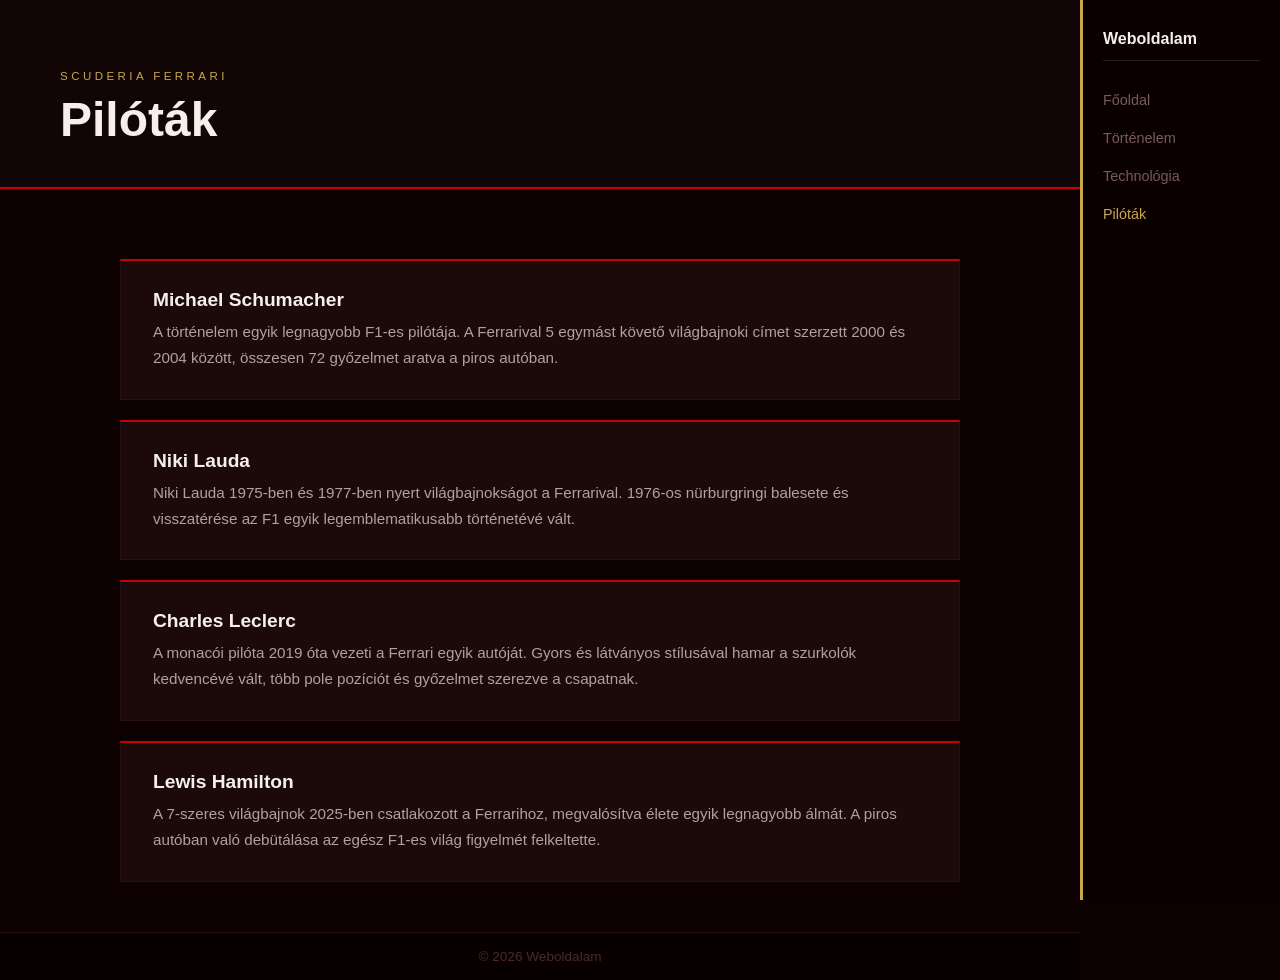
==== pilotak.html @ 65f98cae "változások" ====
<!DOCTYPE html>
<html lang="hu">
<head>
  <meta charset="UTF-8">
  <title>Ferrari pilóták</title>
  <link rel="stylesheet" href="style.css">
</head>
<body class="page-ferrari">

  <nav class="sidenav">
    <span class="site-title">Weboldalam</span>
    <a href="index.html">Főoldal</a>
    <a href="tortenelem.html">Történelem</a>
    <a href="technologia.html">Technológia</a>
    <a href="pilotak.html" class="active">Pilóták</a>
  </nav>

  <div class="page-header">
    <small>Scuderia Ferrari</small>
    <h1>Pilóták</h1>
  </div>

  <div class="container">

    <div class="card">
      <h3>Michael Schumacher</h3>
      <p>A történelem egyik legnagyobb F1-es pilótája. A Ferrarival 5 egymást követő világbajnoki címet szerzett 2000 és 2004 között, összesen 72 győzelmet aratva a piros autóban.</p>
    </div>

    <div class="card">
      <h3>Niki Lauda</h3>
      <p>Niki Lauda 1975-ben és 1977-ben nyert világbajnokságot a Ferrarival. 1976-os nürburgringi balesete és visszatérése az F1 egyik legemblematikusabb történetévé vált.</p>
    </div>

    <div class="card">
      <h3>Charles Leclerc</h3>
      <p>A monacói pilóta 2019 óta vezeti a Ferrari egyik autóját. Gyors és látványos stílusával hamar a szurkolók kedvencévé vált, több pole pozíciót és győzelmet szerezve a csapatnak.</p>
    </div>

    <div class="card">
      <h3>Lewis Hamilton</h3>
      <p>A 7-szeres világbajnok 2025-ben csatlakozott a Ferrarihoz, megvalósítva élete egyik legnagyobb álmát. A piros autóban való debütálása az egész F1-es világ figyelmét felkeltette.</p>
    </div>

  </div>

  <footer>© 2026 Weboldalam</footer>

</body>
</html>
---- style.css ----
* {
  margin: 0;
  padding: 0;
  box-sizing: border-box;
  font-family: 'Segoe UI', sans-serif;
}

body {
  min-height: 100vh;
  display: flex;
  flex-direction: column;
  margin-right: 200px;
}

header { display: none; }

/* --- SIDENAV --- */
.sidenav {
  position: fixed;
  top: 0;
  right: 0;
  width: 200px;
  height: 100vh;
  display: flex;
  flex-direction: column;
  padding: 30px 20px;
  gap: 8px;
}

.sidenav .site-title {
  font-weight: bold;
  font-size: 1rem;
  margin-bottom: 16px;
  padding-bottom: 12px;
}

.sidenav a {
  font-size: 0.9rem;
  text-decoration: none;
  padding: 7px 0;
}

.sidenav a:hover { text-decoration: underline; }


/* ================================
   F1 STÍLUS (főoldal)
================================ */

.page-f1 {
  background: #111;
  color: #fff;
}

.page-f1 .sidenav {
  background: #000;
  border-left: 3px solid #e10600;
}

.page-f1 .sidenav .site-title {
  color: #fff;
  border-bottom: 1px solid #333;
}

.page-f1 .sidenav a { color: #888; }
.page-f1 .sidenav a:hover  { color: #fff; }
.page-f1 .sidenav a.active { color: #e10600; }

.page-f1 .hero {
  height: 100vh;
  display: flex;
  flex-direction: column;
  justify-content: flex-end;
  padding: 60px;
  background: url('ferrari-f1.png') center/cover no-repeat;
  border-bottom: 4px solid #e10600;
  position: relative;
}

.page-f1 .hero::after {
  content: '';
  position: absolute;
  bottom: 0; left: 0; right: 0;
  height: 90%;
  background: linear-gradient(to top, rgba(0,0,0,0.9), transparent);
  pointer-events: none;
}

.page-f1 .hero > * {
  position: relative;
  z-index: 1;
}

.page-f1 .hero h1 {
  font-size: 5rem;
  font-weight: 900;
  text-transform: uppercase;
  line-height: 1;
  color: #fff;
}

.page-f1 .hero h1 span { color: #e10600; }

.page-f1 .hero p {
  color: #999;
  margin-top: 16px;
  font-size: 1rem;
}

.page-f1 .hero-stats {
  display: flex;
  gap: 40px;
  margin-top: 40px;
}

.page-f1 .hero-stats div span {
  display: block;
  font-size: 2.5rem;
  font-weight: 900;
  color: #fff;
}

.page-f1 .hero-stats div small {
  font-size: 0.75rem;
  text-transform: uppercase;
  letter-spacing: 0.1em;
  color: #555;
}

.page-f1 .container {
  max-width: 960px;
  margin: auto;
  padding: 50px 60px;
}

.page-f1 .container h2 {
  font-size: 2rem;
  font-weight: 900;
  text-transform: uppercase;
  margin-bottom: 20px;
}

.page-f1 .card {
  background: #1a1a1a;
  padding: 24px 28px;
  margin-top: 16px;
  border-left: 4px solid #e10600;
}

.page-f1 .card:hover { background: #222; }
.page-f1 .card h3 { color: #fff; margin-bottom: 8px; }
.page-f1 .card p  { color: #aaa; font-size: 0.95rem; }

.page-f1 footer {
  margin-top: auto;
  background: #000;
  text-align: center;
  padding: 16px;
  color: #444;
  font-size: 0.85rem;
  border-top: 1px solid #222;
}


/* ================================
   FERRARI STÍLUS (aloldalak)
================================ */

.page-ferrari {
  background: #0d0000;
  color: #f5f0eb;
}

.page-ferrari .sidenav {
  background: #0a0000;
  border-left: 3px solid #c9a84c;
}

.page-ferrari .sidenav .site-title {
  color: #f5f0eb;
  border-bottom: 1px solid #2e1a1a;
}

.page-ferrari .sidenav a { color: #7a5a5a; }
.page-ferrari .sidenav a:hover  { color: #e8c97a; }
.page-ferrari .sidenav a.active { color: #c9a84c; }

.page-ferrari .page-header {
  padding: 70px 60px 40px;
  background: #120505;
  border-bottom: 2px solid #cc0000;
}

.page-ferrari .page-header small {
  display: block;
  font-size: 0.72rem;
  letter-spacing: 0.3em;
  text-transform: uppercase;
  color: #c9a84c;
  margin-bottom: 10px;
}

.page-ferrari .page-header h1 {
  font-size: 3rem;
  font-weight: 700;
  color: #f5f0eb;
}

.page-ferrari .container {
  max-width: 960px;
  margin: auto;
  padding: 50px 60px;
}

.page-ferrari .card {
  background: #1c0a0a;
  padding: 28px 32px;
  margin-top: 20px;
  border-top: 2px solid #cc0000;
  border: 1px solid #2a1010;
  border-top: 2px solid #cc0000;
}

.page-ferrari .card:hover { border-color: #c9a84c; }
.page-ferrari .card h3 { color: #f5f0eb; margin-bottom: 8px; font-size: 1.2rem; }
.page-ferrari .card p  { color: #b0a0a0; font-size: 0.95rem; line-height: 1.7; }

.page-ferrari .card .contact-line {
  display: flex;
  gap: 12px;
  padding: 10px 0;
  border-bottom: 1px solid #2a1010;
  color: #c0b0b0;
}

.page-ferrari .card .contact-line:last-child { border-bottom: none; }

.page-ferrari .card .contact-label {
  font-size: 0.75rem;
  text-transform: uppercase;
  letter-spacing: 0.15em;
  color: #c9a84c;
  min-width: 70px;
}

.page-ferrari footer {
  margin-top: auto;
  background: #080000;
  text-align: center;
  padding: 16px;
  color: #4a2a2a;
  font-size: 0.85rem;
  border-top: 1px solid #2a1010;
}
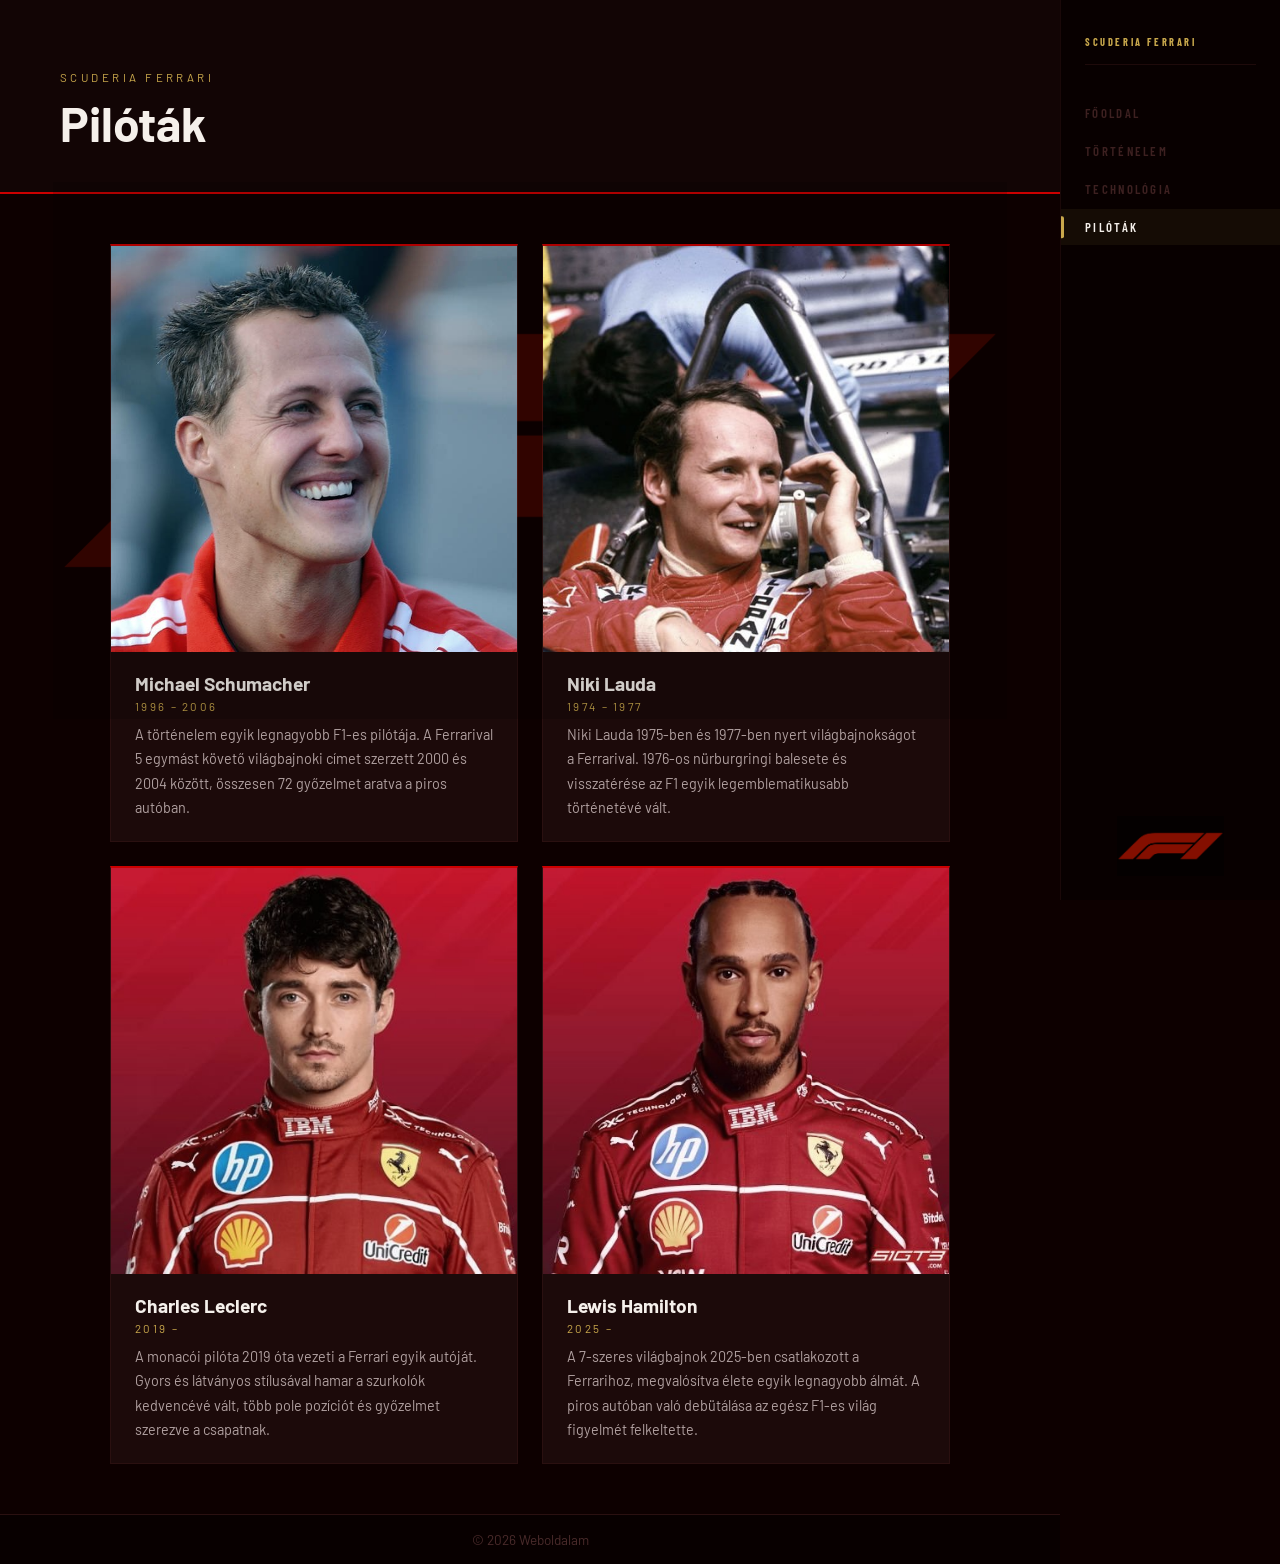
==== commit d6ed7816: "Változások2" ====
--- a/pilotak.html
+++ b/pilotak.html
@@ -1,50 +1,118 @@
-<!DOCTYPE html>
-<html lang="hu">
-<head>
-  <meta charset="UTF-8">
-  <title>Ferrari pilóták</title>
-  <link rel="stylesheet" href="style.css">
-</head>
-<body class="page-ferrari">
-
-  <nav class="sidenav">
-    <span class="site-title">Weboldalam</span>
-    <a href="index.html">Főoldal</a>
-    <a href="tortenelem.html">Történelem</a>
-    <a href="technologia.html">Technológia</a>
-    <a href="pilotak.html" class="active">Pilóták</a>
-  </nav>
-
-  <div class="page-header">
-    <small>Scuderia Ferrari</small>
-    <h1>Pilóták</h1>
-  </div>
-
-  <div class="container">
-
-    <div class="card">
-      <h3>Michael Schumacher</h3>
-      <p>A történelem egyik legnagyobb F1-es pilótája. A Ferrarival 5 egymást követő világbajnoki címet szerzett 2000 és 2004 között, összesen 72 győzelmet aratva a piros autóban.</p>
-    </div>
-
-    <div class="card">
-      <h3>Niki Lauda</h3>
-      <p>Niki Lauda 1975-ben és 1977-ben nyert világbajnokságot a Ferrarival. 1976-os nürburgringi balesete és visszatérése az F1 egyik legemblematikusabb történetévé vált.</p>
-    </div>
-
-    <div class="card">
-      <h3>Charles Leclerc</h3>
-      <p>A monacói pilóta 2019 óta vezeti a Ferrari egyik autóját. Gyors és látványos stílusával hamar a szurkolók kedvencévé vált, több pole pozíciót és győzelmet szerezve a csapatnak.</p>
-    </div>
-
-    <div class="card">
-      <h3>Lewis Hamilton</h3>
-      <p>A 7-szeres világbajnok 2025-ben csatlakozott a Ferrarihoz, megvalósítva élete egyik legnagyobb álmát. A piros autóban való debütálása az egész F1-es világ figyelmét felkeltette.</p>
-    </div>
-
-  </div>
-
-  <footer>© 2026 Weboldalam</footer>
-
-</body>
-</html>+<!DOCTYPE html>
+<html lang="hu">
+<head>
+  <meta charset="UTF-8">
+  <title>Ferrari pilóták</title>
+  <link rel="stylesheet" href="style.css">
+  <style>
+    .pilots-grid {
+      display: grid;
+      grid-template-columns: repeat(2, 1fr);
+      gap: 24px;
+      padding: 50px 60px;
+      max-width: 960px;
+      margin: auto;
+    }
+    .pilot-card {
+      background: #1c0a0a;
+      border: 1px solid #2a1010;
+      border-top: 2px solid #cc0000;
+      overflow: hidden;
+      transition: border-color 0.2s;
+    }
+    .pilot-card:hover { border-color: #c9a84c; }
+    .pilot-card img {
+      width: 100%;
+      aspect-ratio: 1 / 1;
+      object-fit: cover;
+      object-position: top center;
+      display: block;
+      filter: grayscale(20%);
+      transition: filter 0.3s;
+    }
+    .pilot-card:hover img { filter: grayscale(0%); }
+    .pilot-info { padding: 20px 24px; }
+    .pilot-info h3 { color: #f5f0eb; font-size: 1.2rem; margin-bottom: 4px; }
+    .pilot-info .pilot-years {
+      font-size: 0.72rem;
+      letter-spacing: 0.2em;
+      text-transform: uppercase;
+      color: #c9a84c;
+      margin-bottom: 10px;
+      display: block;
+    }
+    .pilot-info p { color: #b0a0a0; font-size: 0.9rem; line-height: 1.7; }
+  </style>
+</head>
+<body class="page-ferrari">
+
+  <nav class="sidenav">
+    <span class="site-title">Scuderia Ferrari</span>
+    <a href="index.html">Főoldal</a>
+    <a href="tortenelem.html">Történelem</a>
+    <a href="technologia.html">Technológia</a>
+    <a href="pilotak.html" class="active">Pilóták</a>
+  </nav>
+
+  <main class="page-content">
+  <div class="page-header">
+    <small>Scuderia Ferrari</small>
+    <h1>Pilóták</h1>
+  </div>
+
+  <div class="pilots-grid">
+
+    <div class="pilot-card">
+      <img src="schumacher.png" alt="Michael Schumacher">
+      <div class="pilot-info">
+        <h3>Michael Schumacher</h3>
+        <span class="pilot-years">1996 – 2006</span>
+        <p>A történelem egyik legnagyobb F1-es pilótája. A Ferrarival 5 egymást követő világbajnoki címet szerzett 2000 és 2004 között, összesen 72 győzelmet aratva a piros autóban.</p>
+      </div>
+    </div>
+
+    <div class="pilot-card">
+      <img src="lauda.png" alt="Niki Lauda">
+      <div class="pilot-info">
+        <h3>Niki Lauda</h3>
+        <span class="pilot-years">1974 – 1977</span>
+        <p>Niki Lauda 1975-ben és 1977-ben nyert világbajnokságot a Ferrarival. 1976-os nürburgringi balesete és visszatérése az F1 egyik legemblematikusabb történetévé vált.</p>
+      </div>
+    </div>
+
+    <div class="pilot-card">
+      <img src="leclerc.png" alt="Charles Leclerc">
+      <div class="pilot-info">
+        <h3>Charles Leclerc</h3>
+        <span class="pilot-years">2019 –</span>
+        <p>A monacói pilóta 2019 óta vezeti a Ferrari egyik autóját. Gyors és látványos stílusával hamar a szurkolók kedvencévé vált, több pole pozíciót és győzelmet szerezve a csapatnak.</p>
+      </div>
+    </div>
+
+    <div class="pilot-card">
+      <img src="hamilton.png" alt="Lewis Hamilton">
+      <div class="pilot-info">
+        <h3>Lewis Hamilton</h3>
+        <span class="pilot-years">2025 –</span>
+        <p>A 7-szeres világbajnok 2025-ben csatlakozott a Ferrarihoz, megvalósítva élete egyik legnagyobb álmát. A piros autóban való debütálása az egész F1-es világ figyelmét felkeltette.</p>
+      </div>
+    </div>
+
+  </div>
+
+  <footer>© 2026 Weboldalam</footer>
+  </main>
+
+<script>
+  document.querySelectorAll(".sidenav a").forEach(a => {
+    a.addEventListener("click", function(e) {
+      const href = this.getAttribute("href");
+      if (!href || href.startsWith("#")) return;
+      e.preventDefault();
+      document.querySelector(".page-content").classList.add("fade-out");
+      setTimeout(() => { window.location.href = href; }, 250);
+    });
+  });
+</script>
+</body>
+</html>
--- a/style.css
+++ b/style.css
@@ -1,15 +1,23 @@
+@import url('https://fonts.googleapis.com/css2?family=Barlow+Condensed:wght@400;600;700&family=Barlow:wght@400;500&display=swap');
+
 * {
   margin: 0;
   padding: 0;
   box-sizing: border-box;
-  font-family: 'Segoe UI', sans-serif;
+  font-family: 'Barlow', 'Segoe UI', sans-serif;
+}
+
+@keyframes pageFadeIn {
+  from { opacity: 0; }
+  to   { opacity: 1; }
 }
 
 body {
   min-height: 100vh;
   display: flex;
   flex-direction: column;
-  margin-right: 200px;
+  margin-right: 220px;
+  animation: pageFadeIn 0.45s ease both;
 }
 
 header { display: none; }
@@ -19,28 +27,60 @@
   position: fixed;
   top: 0;
   right: 0;
-  width: 200px;
+  width: 220px;
   height: 100vh;
   display: flex;
   flex-direction: column;
-  padding: 30px 20px;
-  gap: 8px;
+  padding: 36px 0 30px;
+  gap: 2px;
 }
 
 .sidenav .site-title {
-  font-weight: bold;
-  font-size: 1rem;
-  margin-bottom: 16px;
-  padding-bottom: 12px;
+  font-family: 'Barlow Condensed', sans-serif;
+  font-weight: 700;
+  font-size: 0.65rem;
+  letter-spacing: 0.25em;
+  text-transform: uppercase;
+  margin: 0 24px 28px;
+  padding-bottom: 16px;
 }
 
 .sidenav a {
-  font-size: 0.9rem;
+  font-family: 'Barlow Condensed', sans-serif;
+  font-size: 0.8rem;
+  font-weight: 600;
+  letter-spacing: 0.18em;
+  text-transform: uppercase;
   text-decoration: none;
-  padding: 7px 0;
-}
-
-.sidenav a:hover { text-decoration: underline; }
+  padding: 10px 24px;
+  transition: all 0.18s ease;
+  position: relative;
+}
+
+.sidenav a::before {
+  content: '';
+  position: absolute;
+  left: 0;
+  top: 50%;
+  transform: translateY(-50%) scaleY(0);
+  width: 3px;
+  height: 60%;
+  border-radius: 0 2px 2px 0;
+  transition: transform 0.18s ease;
+}
+
+.sidenav::after {
+  content: '';
+  position: absolute;
+  bottom: 24px;
+  left: 50%;
+  transform: translateX(-50%);
+  width: 160px;
+  height: 60px;
+  background: url('f1-logo.png') center/contain no-repeat;
+  opacity: 0.5;
+  pointer-events: none;
+}
 
 
 /* ================================
@@ -53,18 +93,41 @@
 }
 
 .page-f1 .sidenav {
-  background: #000;
-  border-left: 3px solid #e10600;
+  background: #080808;
+  border-left: 1px solid #1a1a1a;
 }
 
 .page-f1 .sidenav .site-title {
+  color: #e10600;
+  border-bottom: 1px solid #1e1e1e;
+}
+
+.page-f1 .sidenav a {
+  color: #4a4a4a;
+}
+
+.page-f1 .sidenav a::before {
+  background: #e10600;
+}
+
+.page-f1 .sidenav a:hover {
+  color: #cccccc;
+  background: rgba(255,255,255,0.03);
+}
+
+.page-f1 .sidenav a:hover::before {
+  transform: translateY(-50%) scaleY(1);
+}
+
+.page-f1 .sidenav a.active {
   color: #fff;
-  border-bottom: 1px solid #333;
-}
-
-.page-f1 .sidenav a { color: #888; }
-.page-f1 .sidenav a:hover  { color: #fff; }
-.page-f1 .sidenav a.active { color: #e10600; }
+  background: rgba(225, 6, 0, 0.08);
+}
+
+.page-f1 .sidenav a.active::before {
+  background: #e10600;
+  transform: translateY(-50%) scaleY(1);
+}
 
 .page-f1 .hero {
   height: 100vh;
@@ -171,19 +234,55 @@
   color: #f5f0eb;
 }
 
+.page-ferrari::before {
+  content: '';
+  position: fixed;
+  top: 0;
+  left: 0;
+  right: 220px;
+  bottom: 0;
+  background: url('f1-logo.png') center/90% no-repeat;
+  opacity: 0.15;
+  pointer-events: none;
+  z-index: 0;
+}
+
 .page-ferrari .sidenav {
-  background: #0a0000;
-  border-left: 3px solid #c9a84c;
+  background: #080000;
+  border-left: 1px solid #1a0808;
 }
 
 .page-ferrari .sidenav .site-title {
+  color: #c9a84c;
+  border-bottom: 1px solid #1e0a0a;
+}
+
+.page-ferrari .sidenav a {
+  color: #3d2020;
+}
+
+.page-ferrari .sidenav a::before {
+  background: #c9a84c;
+}
+
+.page-ferrari .sidenav a:hover {
+  color: #c9a84c;
+  background: rgba(201, 168, 76, 0.05);
+}
+
+.page-ferrari .sidenav a:hover::before {
+  transform: translateY(-50%) scaleY(1);
+}
+
+.page-ferrari .sidenav a.active {
   color: #f5f0eb;
-  border-bottom: 1px solid #2e1a1a;
-}
-
-.page-ferrari .sidenav a { color: #7a5a5a; }
-.page-ferrari .sidenav a:hover  { color: #e8c97a; }
-.page-ferrari .sidenav a.active { color: #c9a84c; }
+  background: rgba(201, 168, 76, 0.07);
+}
+
+.page-ferrari .sidenav a.active::before {
+  background: #c9a84c;
+  transform: translateY(-50%) scaleY(1);
+}
 
 .page-ferrari .page-header {
   padding: 70px 60px 40px;
@@ -252,3 +351,12 @@
   font-size: 0.85rem;
   border-top: 1px solid #2a1010;
 }
+
+/* --- PAGE TRANSITION FADE OUT --- */
+body.fade-out {
+  animation: pageFadeOut 0.3s ease forwards;
+}
+
+@keyframes pageFadeOut {
+  to { opacity: 0; }
+}
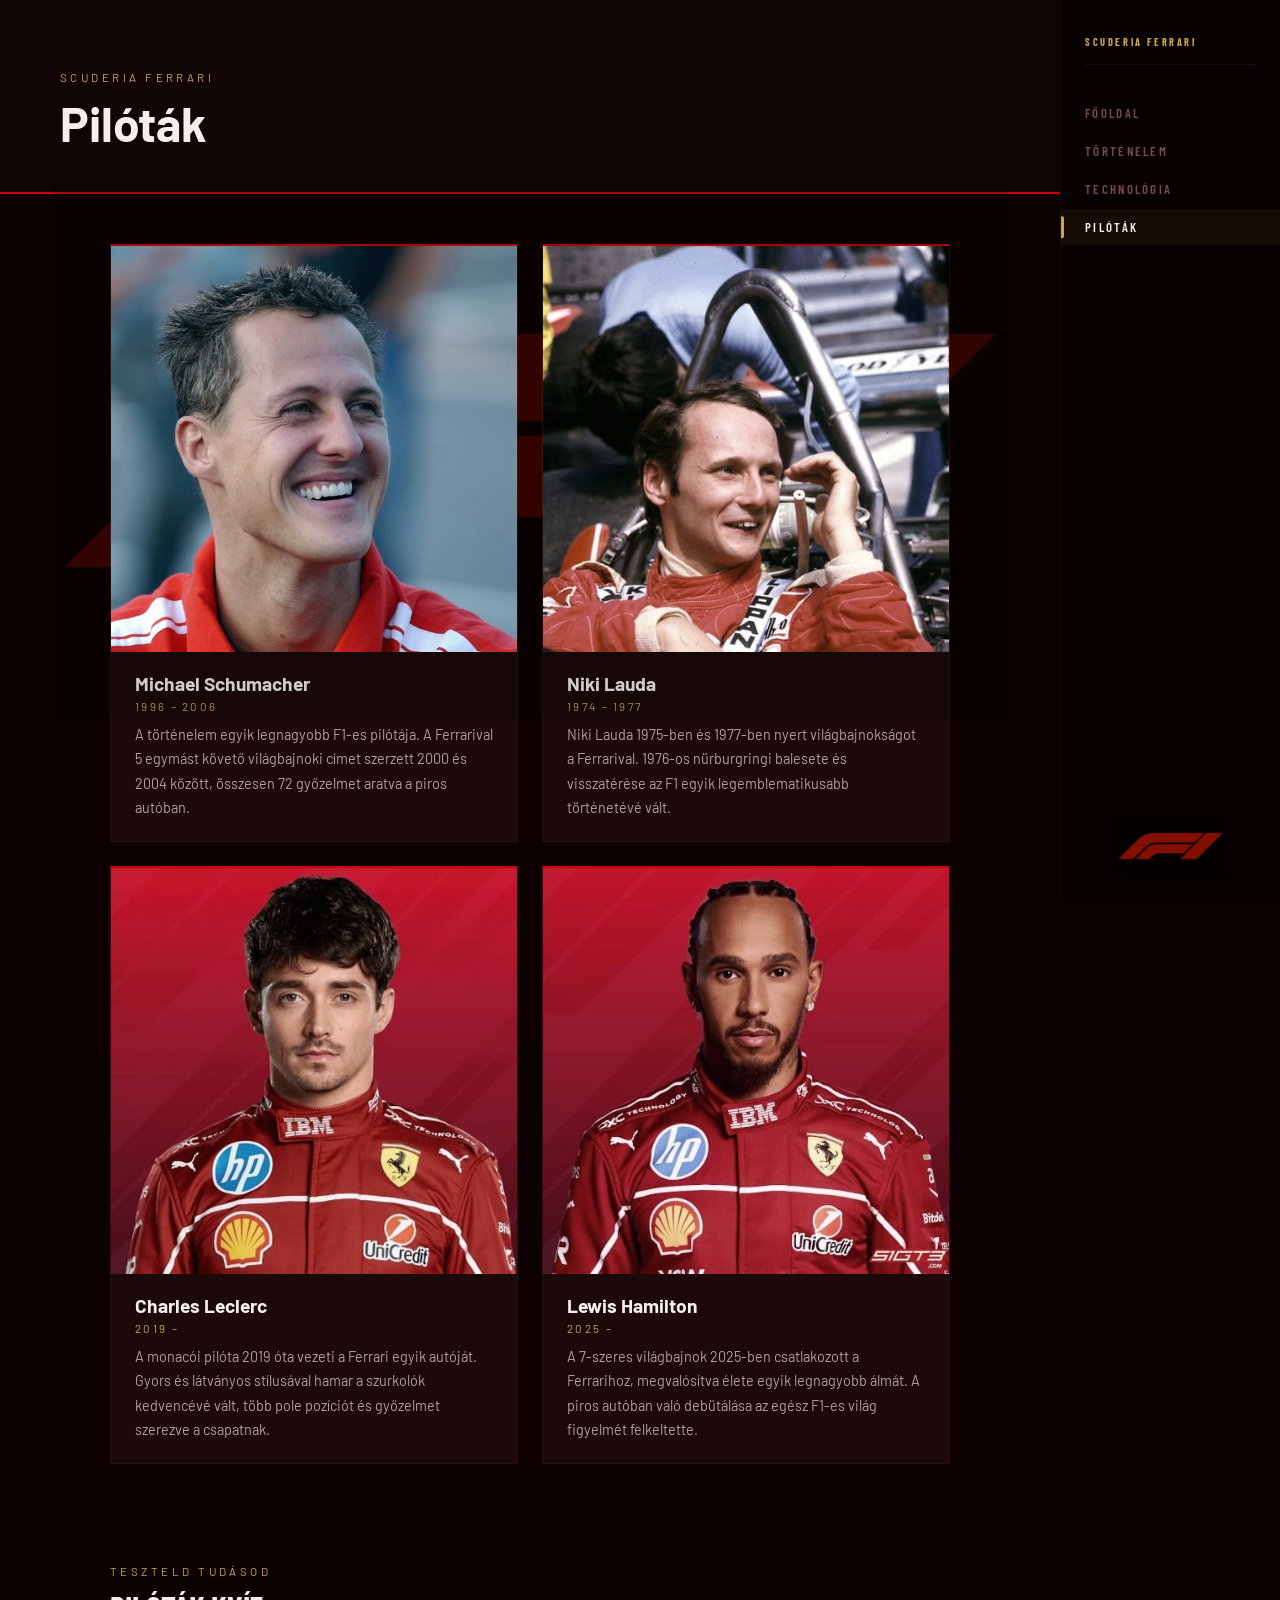
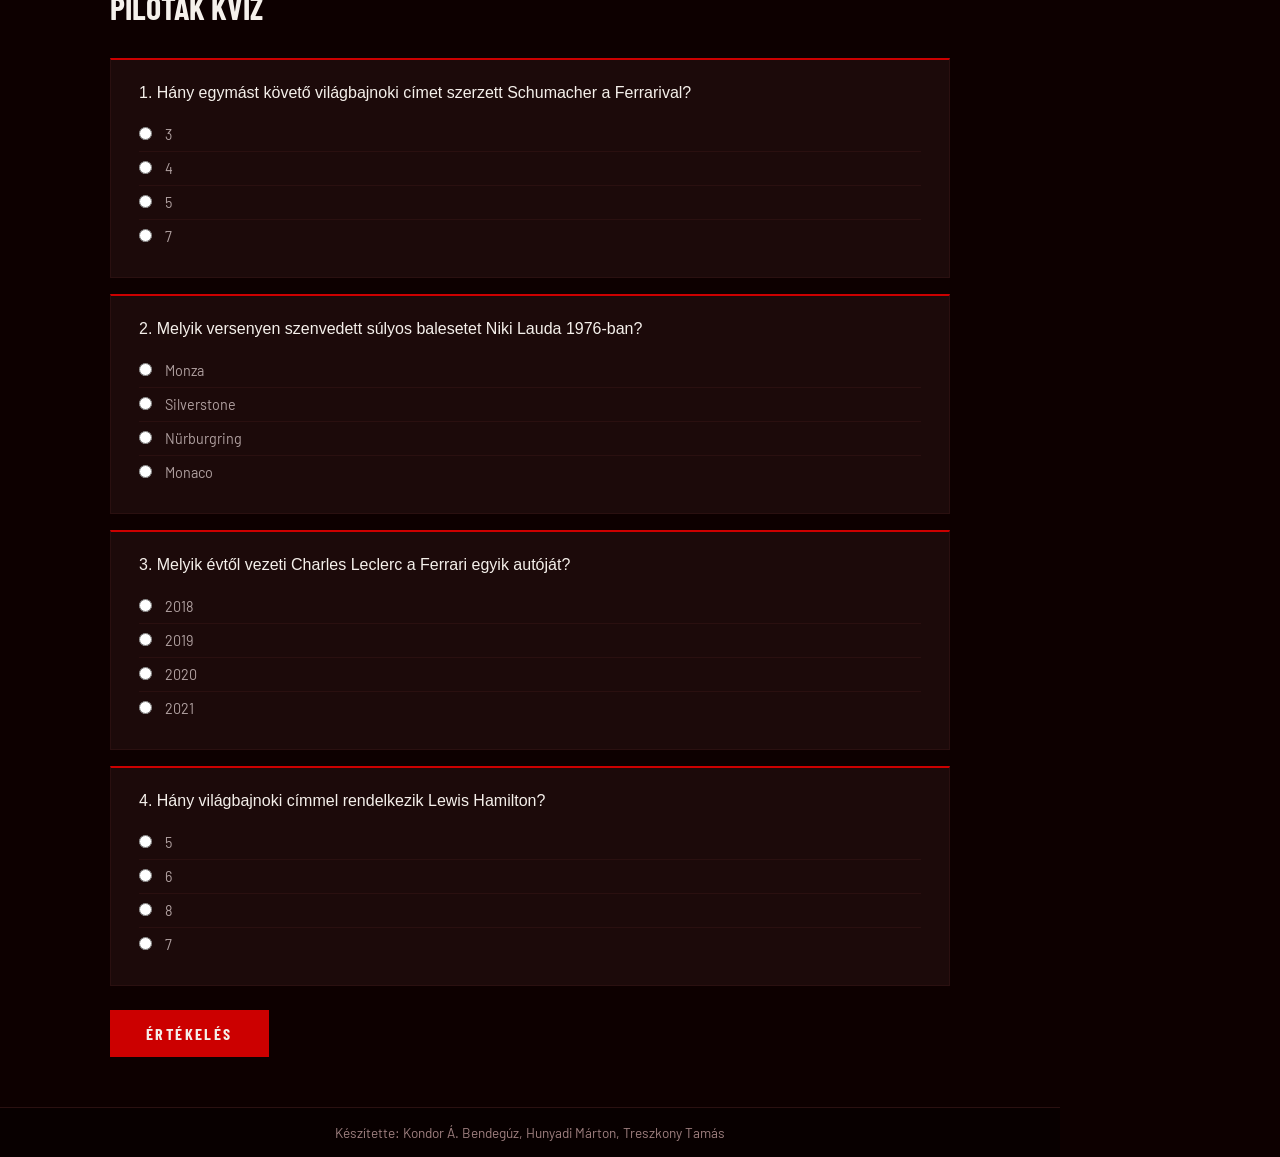
==== commit 2fa1126b: "Kérdőív, képek, tartalom kiegészítése" ====
--- a/pilotak.html
+++ b/pilotak.html
@@ -4,47 +4,8 @@
   <meta charset="UTF-8">
   <title>Ferrari pilóták</title>
   <link rel="stylesheet" href="style.css">
-  <style>
-    .pilots-grid {
-      display: grid;
-      grid-template-columns: repeat(2, 1fr);
-      gap: 24px;
-      padding: 50px 60px;
-      max-width: 960px;
-      margin: auto;
-    }
-    .pilot-card {
-      background: #1c0a0a;
-      border: 1px solid #2a1010;
-      border-top: 2px solid #cc0000;
-      overflow: hidden;
-      transition: border-color 0.2s;
-    }
-    .pilot-card:hover { border-color: #c9a84c; }
-    .pilot-card img {
-      width: 100%;
-      aspect-ratio: 1 / 1;
-      object-fit: cover;
-      object-position: top center;
-      display: block;
-      filter: grayscale(20%);
-      transition: filter 0.3s;
-    }
-    .pilot-card:hover img { filter: grayscale(0%); }
-    .pilot-info { padding: 20px 24px; }
-    .pilot-info h3 { color: #f5f0eb; font-size: 1.2rem; margin-bottom: 4px; }
-    .pilot-info .pilot-years {
-      font-size: 0.72rem;
-      letter-spacing: 0.2em;
-      text-transform: uppercase;
-      color: #c9a84c;
-      margin-bottom: 10px;
-      display: block;
-    }
-    .pilot-info p { color: #b0a0a0; font-size: 0.9rem; line-height: 1.7; }
-  </style>
 </head>
-<body class="page-ferrari">
+<body >
 
   <nav class="sidenav">
     <span class="site-title">Scuderia Ferrari</span>
@@ -58,12 +19,13 @@
   <div class="page-header">
     <small>Scuderia Ferrari</small>
     <h1>Pilóták</h1>
+    <h2></h2>
   </div>
 
   <div class="pilots-grid">
 
     <div class="pilot-card">
-      <img src="schumacher.png" alt="Michael Schumacher">
+      <img src="schumacher.png" alt="Michael Schumacher portréfotója." title="Michael Schumacher">
       <div class="pilot-info">
         <h3>Michael Schumacher</h3>
         <span class="pilot-years">1996 – 2006</span>
@@ -72,7 +34,7 @@
     </div>
 
     <div class="pilot-card">
-      <img src="lauda.png" alt="Niki Lauda">
+      <img src="lauda.png" alt="Niki Lauda portréfotója." title="Niki Lauda">
       <div class="pilot-info">
         <h3>Niki Lauda</h3>
         <span class="pilot-years">1974 – 1977</span>
@@ -81,7 +43,7 @@
     </div>
 
     <div class="pilot-card">
-      <img src="leclerc.png" alt="Charles Leclerc">
+      <img src="leclerc.png" alt="Charles Leclerc portréfotója." title="Charles Leclerc">
       <div class="pilot-info">
         <h3>Charles Leclerc</h3>
         <span class="pilot-years">2019 –</span>
@@ -90,7 +52,7 @@
     </div>
 
     <div class="pilot-card">
-      <img src="hamilton.png" alt="Lewis Hamilton">
+      <img src="hamilton.png" alt="Lewis Hamilton portréfotója." title="Lewis Hamilton">
       <div class="pilot-info">
         <h3>Lewis Hamilton</h3>
         <span class="pilot-years">2025 –</span>
@@ -100,10 +62,87 @@
 
   </div>
 
-  <footer>© 2026 Weboldalam</footer>
+  <div class="quiz">
+    <div class="quiz-inner">
+      <div class="quiz-header">
+        <small>Teszteld tudásod</small>
+        <h2>Pilóták kvíz</h2>
+      </div>
+
+      <div class="quiz-question">
+        <p>1. Hány egymást követő világbajnoki címet szerzett Schumacher a Ferrarival?</p>
+        <label><input type="radio" name="q1" value="a"> 3</label>
+        <label><input type="radio" name="q1" value="b"> 4</label>
+        <label><input type="radio" name="q1" value="c"> 5</label>
+        <label><input type="radio" name="q1" value="d"> 7</label>
+      </div>
+
+      <div class="quiz-question">
+        <p>2. Melyik versenyen szenvedett súlyos balesetet Niki Lauda 1976-ban?</p>
+        <label><input type="radio" name="q2" value="a"> Monza</label>
+        <label><input type="radio" name="q2" value="b"> Silverstone</label>
+        <label><input type="radio" name="q2" value="c"> Nürburgring</label>
+        <label><input type="radio" name="q2" value="d"> Monaco</label>
+      </div>
+
+      <div class="quiz-question">
+        <p>3. Melyik évtől vezeti Charles Leclerc a Ferrari egyik autóját?</p>
+        <label><input type="radio" name="q3" value="a"> 2018</label>
+        <label><input type="radio" name="q3" value="b"> 2019</label>
+        <label><input type="radio" name="q3" value="c"> 2020</label>
+        <label><input type="radio" name="q3" value="d"> 2021</label>
+      </div>
+
+      <div class="quiz-question">
+        <p>4. Hány világbajnoki címmel rendelkezik Lewis Hamilton?</p>
+        <label><input type="radio" name="q4" value="a"> 5</label>
+        <label><input type="radio" name="q4" value="b"> 6</label>
+        <label><input type="radio" name="q4" value="c"> 8</label>
+        <label><input type="radio" name="q4" value="d"> 7</label>
+      </div>
+
+      <button class="quiz-btn" onclick="ertekeles(['c','c','b','d'])">Értékelés</button>
+      <div class="quiz-result" id="quiz-result"></div>
+    </div>
+  </div>
+
+  <footer>Készítette: Kondor Á. Bendegúz, Hunyadi Márton, Treszkony Tamás</footer>
   </main>
 
 <script>
+  function ertekeles(helyes) {
+    var pontszam = 0;
+    var osszes = helyes.length;
+    var eredmenyek = [];
+
+    for (var i = 0; i < osszes; i++) {
+      var valasztott = document.querySelector('input[name="q' + (i+1) + '"]:checked');
+      if (valasztott && valasztott.value === helyes[i]) {
+        pontszam++;
+        eredmenyek.push('helyes');
+      } else {
+        eredmenyek.push('helytelen');
+      }
+    }
+
+    var kerdesek = document.querySelectorAll('.quiz-question');
+    for (var j = 0; j < kerdesek.length; j++) {
+      kerdesek[j].classList.remove('helyes', 'helytelen');
+      kerdesek[j].classList.add(eredmenyek[j]);
+    }
+
+    var szazalek = Math.round((pontszam / osszes) * 100);
+    var szoveg = '';
+    if (szazalek === 100) szoveg = 'Tökéletes! Igazi Ferrari-rajongó vagy!';
+    else if (szazalek >= 75) szoveg = 'Nagyszerű! Majdnem mindent tudtál.';
+    else if (szazalek >= 50) szoveg = 'Nem rossz! Érdemes még egyszer átolvasni.';
+    else szoveg = 'Próbáld újra! Olvasd el még egyszer a pilóták lapot.';
+
+    document.getElementById('quiz-result').innerHTML =
+      '<strong>' + pontszam + ' / ' + osszes + ' helyes válasz (' + szazalek + '%)</strong><br>' + szoveg;
+    document.getElementById('quiz-result').style.display = 'block';
+  }
+
   document.querySelectorAll(".sidenav a").forEach(a => {
     a.addEventListener("click", function(e) {
       const href = this.getAttribute("href");
--- a/style.css
+++ b/style.css
@@ -12,6 +12,10 @@
   to   { opacity: 1; }
 }
 
+@keyframes pageFadeOut {
+  to { opacity: 0; }
+}
+
 body {
   min-height: 100vh;
   display: flex;
@@ -20,9 +24,13 @@
   animation: pageFadeIn 0.45s ease both;
 }
 
-header { display: none; }
-
-/* --- SIDENAV --- */
+body.fade-out {
+  animation: pageFadeOut 0.3s ease forwards;
+}
+
+header {
+  display: none;
+}
 .sidenav {
   position: fixed;
   top: 0;
@@ -33,40 +41,8 @@
   flex-direction: column;
   padding: 36px 0 30px;
   gap: 2px;
-}
-
-.sidenav .site-title {
-  font-family: 'Barlow Condensed', sans-serif;
-  font-weight: 700;
-  font-size: 0.65rem;
-  letter-spacing: 0.25em;
-  text-transform: uppercase;
-  margin: 0 24px 28px;
-  padding-bottom: 16px;
-}
-
-.sidenav a {
-  font-family: 'Barlow Condensed', sans-serif;
-  font-size: 0.8rem;
-  font-weight: 600;
-  letter-spacing: 0.18em;
-  text-transform: uppercase;
-  text-decoration: none;
-  padding: 10px 24px;
-  transition: all 0.18s ease;
-  position: relative;
-}
-
-.sidenav a::before {
-  content: '';
-  position: absolute;
-  left: 0;
-  top: 50%;
-  transform: translateY(-50%) scaleY(0);
-  width: 3px;
-  height: 60%;
-  border-radius: 0 2px 2px 0;
-  transition: transform 0.18s ease;
+  background: #080000;
+  border-left: 1px solid #1a0808;
 }
 
 .sidenav::after {
@@ -82,159 +58,64 @@
   pointer-events: none;
 }
 
-
-/* ================================
-   F1 STÍLUS (főoldal)
-================================ */
-
-.page-f1 {
-  background: #111;
-  color: #fff;
-}
-
-.page-f1 .sidenav {
-  background: #080808;
-  border-left: 1px solid #1a1a1a;
-}
-
-.page-f1 .sidenav .site-title {
-  color: #e10600;
-  border-bottom: 1px solid #1e1e1e;
-}
-
-.page-f1 .sidenav a {
-  color: #4a4a4a;
-}
-
-.page-f1 .sidenav a::before {
-  background: #e10600;
-}
-
-.page-f1 .sidenav a:hover {
-  color: #cccccc;
-  background: rgba(255,255,255,0.03);
-}
-
-.page-f1 .sidenav a:hover::before {
-  transform: translateY(-50%) scaleY(1);
-}
-
-.page-f1 .sidenav a.active {
-  color: #fff;
-  background: rgba(225, 6, 0, 0.08);
-}
-
-.page-f1 .sidenav a.active::before {
-  background: #e10600;
-  transform: translateY(-50%) scaleY(1);
-}
-
-.page-f1 .hero {
-  height: 100vh;
-  display: flex;
-  flex-direction: column;
-  justify-content: flex-end;
-  padding: 60px;
-  background: url('ferrari-f1.png') center/cover no-repeat;
-  border-bottom: 4px solid #e10600;
+.sidenav .site-title {
+  font-family: 'Barlow Condensed', sans-serif;
+  font-weight: 700;
+  font-size: 0.65rem;
+  letter-spacing: 0.25em;
+  text-transform: uppercase;
+  color: #c9a84c;
+  margin: 0 24px 28px;
+  padding-bottom: 16px;
+  border-bottom: 1px solid #1e0a0a;
+}
+
+.sidenav a {
+  font-family: 'Barlow Condensed', sans-serif;
+  font-size: 0.8rem;
+  font-weight: 600;
+  letter-spacing: 0.18em;
+  text-transform: uppercase;
+  text-decoration: none;
+  padding: 10px 24px;
+  color: #7a4a4a;
+  transition: all 0.18s ease;
   position: relative;
 }
 
-.page-f1 .hero::after {
+.sidenav a::before {
   content: '';
   position: absolute;
-  bottom: 0; left: 0; right: 0;
-  height: 90%;
-  background: linear-gradient(to top, rgba(0,0,0,0.9), transparent);
-  pointer-events: none;
-}
-
-.page-f1 .hero > * {
-  position: relative;
-  z-index: 1;
-}
-
-.page-f1 .hero h1 {
-  font-size: 5rem;
-  font-weight: 900;
-  text-transform: uppercase;
-  line-height: 1;
-  color: #fff;
-}
-
-.page-f1 .hero h1 span { color: #e10600; }
-
-.page-f1 .hero p {
-  color: #999;
-  margin-top: 16px;
-  font-size: 1rem;
-}
-
-.page-f1 .hero-stats {
-  display: flex;
-  gap: 40px;
-  margin-top: 40px;
-}
-
-.page-f1 .hero-stats div span {
-  display: block;
-  font-size: 2.5rem;
-  font-weight: 900;
-  color: #fff;
-}
-
-.page-f1 .hero-stats div small {
-  font-size: 0.75rem;
-  text-transform: uppercase;
-  letter-spacing: 0.1em;
-  color: #555;
-}
-
-.page-f1 .container {
-  max-width: 960px;
-  margin: auto;
-  padding: 50px 60px;
-}
-
-.page-f1 .container h2 {
-  font-size: 2rem;
-  font-weight: 900;
-  text-transform: uppercase;
-  margin-bottom: 20px;
-}
-
-.page-f1 .card {
-  background: #1a1a1a;
-  padding: 24px 28px;
-  margin-top: 16px;
-  border-left: 4px solid #e10600;
-}
-
-.page-f1 .card:hover { background: #222; }
-.page-f1 .card h3 { color: #fff; margin-bottom: 8px; }
-.page-f1 .card p  { color: #aaa; font-size: 0.95rem; }
-
-.page-f1 footer {
-  margin-top: auto;
-  background: #000;
-  text-align: center;
-  padding: 16px;
-  color: #444;
-  font-size: 0.85rem;
-  border-top: 1px solid #222;
-}
-
-
-/* ================================
-   FERRARI STÍLUS (aloldalak)
-================================ */
-
-.page-ferrari {
+  left: 0;
+  top: 50%;
+  transform: translateY(-50%) scaleY(0);
+  width: 3px;
+  height: 60%;
+  background: #c9a84c;
+  border-radius: 0 2px 2px 0;
+  transition: transform 0.18s ease;
+}
+
+.sidenav a:hover {
+  color: #c9a84c;
+  background: rgba(201, 168, 76, 0.05);
+}
+
+.sidenav a:hover::before,
+.sidenav a.active::before {
+  transform: translateY(-50%) scaleY(1);
+}
+
+.sidenav a.active {
+  color: #f5f0eb;
+  background: rgba(201, 168, 76, 0.07);
+}
+body {
   background: #0d0000;
   color: #f5f0eb;
 }
 
-.page-ferrari::before {
+body::before {
   content: '';
   position: fixed;
   top: 0;
@@ -247,50 +128,13 @@
   z-index: 0;
 }
 
-.page-ferrari .sidenav {
-  background: #080000;
-  border-left: 1px solid #1a0808;
-}
-
-.page-ferrari .sidenav .site-title {
-  color: #c9a84c;
-  border-bottom: 1px solid #1e0a0a;
-}
-
-.page-ferrari .sidenav a {
-  color: #3d2020;
-}
-
-.page-ferrari .sidenav a::before {
-  background: #c9a84c;
-}
-
-.page-ferrari .sidenav a:hover {
-  color: #c9a84c;
-  background: rgba(201, 168, 76, 0.05);
-}
-
-.page-ferrari .sidenav a:hover::before {
-  transform: translateY(-50%) scaleY(1);
-}
-
-.page-ferrari .sidenav a.active {
-  color: #f5f0eb;
-  background: rgba(201, 168, 76, 0.07);
-}
-
-.page-ferrari .sidenav a.active::before {
-  background: #c9a84c;
-  transform: translateY(-50%) scaleY(1);
-}
-
-.page-ferrari .page-header {
+.page-header {
   padding: 70px 60px 40px;
   background: #120505;
   border-bottom: 2px solid #cc0000;
 }
 
-.page-ferrari .page-header small {
+.page-header small {
   display: block;
   font-size: 0.72rem;
   letter-spacing: 0.3em;
@@ -299,64 +143,585 @@
   margin-bottom: 10px;
 }
 
-.page-ferrari .page-header h1 {
+.page-header h1 {
   font-size: 3rem;
   font-weight: 700;
   color: #f5f0eb;
 }
 
-.page-ferrari .container {
-  max-width: 960px;
-  margin: auto;
-  padding: 50px 60px;
-}
-
-.page-ferrari .card {
-  background: #1c0a0a;
-  padding: 28px 32px;
-  margin-top: 20px;
-  border-top: 2px solid #cc0000;
-  border: 1px solid #2a1010;
-  border-top: 2px solid #cc0000;
-}
-
-.page-ferrari .card:hover { border-color: #c9a84c; }
-.page-ferrari .card h3 { color: #f5f0eb; margin-bottom: 8px; font-size: 1.2rem; }
-.page-ferrari .card p  { color: #b0a0a0; font-size: 0.95rem; line-height: 1.7; }
-
-.page-ferrari .card .contact-line {
-  display: flex;
-  gap: 12px;
-  padding: 10px 0;
-  border-bottom: 1px solid #2a1010;
-  color: #c0b0b0;
-}
-
-.page-ferrari .card .contact-line:last-child { border-bottom: none; }
-
-.page-ferrari .card .contact-label {
-  font-size: 0.75rem;
-  text-transform: uppercase;
-  letter-spacing: 0.15em;
-  color: #c9a84c;
-  min-width: 70px;
-}
-
-.page-ferrari footer {
+footer {
   margin-top: auto;
   background: #080000;
   text-align: center;
   padding: 16px;
-  color: #4a2a2a;
+  color: #a08080;
   font-size: 0.85rem;
   border-top: 1px solid #2a1010;
 }
-
-/* --- PAGE TRANSITION FADE OUT --- */
-body.fade-out {
-  animation: pageFadeOut 0.3s ease forwards;
-}
-
-@keyframes pageFadeOut {
-  to { opacity: 0; }
-}
+.hero-index {
+  height: 100vh;
+  display: flex;
+  flex-direction: column;
+  justify-content: flex-end;
+  padding: 60px;
+  background: url('ferrari-f1.png') center/cover no-repeat;
+  border-bottom: 2px solid #cc0000;
+  position: relative;
+}
+
+.hero-index::after {
+  content: '';
+  position: absolute;
+  top: 10%;
+  left: 0;
+  right: 0;
+  bottom: 0;
+  background: linear-gradient(to top, rgba(5,0,0,0.97), transparent);
+  pointer-events: none;
+}
+
+.hero-index > * {
+  position: relative;
+  z-index: 1;
+}
+
+.hero-index small {
+  display: block;
+  font-size: 0.68rem;
+  letter-spacing: 0.3em;
+  text-transform: uppercase;
+  color: #c9a84c;
+  margin-bottom: 12px;
+}
+
+.hero-title-img {
+  width: 420px;
+  max-width: 100%;
+}
+
+.hero-index p {
+  color: #a08080;
+  margin-top: 14px;
+  font-size: 0.9rem;
+  letter-spacing: 0.08em;
+}
+
+.hero-stats {
+  display: flex;
+  margin-top: 40px;
+  border-top: 1px solid #2a1010;
+  padding-top: 24px;
+}
+
+.hero-stats div {
+  padding-right: 32px;
+  margin-right: 32px;
+  border-right: 1px solid #2a1010;
+}
+
+.hero-stats div:last-child {
+  border-right: none;
+}
+
+.hero-stats div span {
+  display: block;
+  font-family: 'Barlow Condensed', sans-serif;
+  font-size: 2.2rem;
+  font-weight: 700;
+  color: #f5f0eb;
+  line-height: 1;
+}
+
+.hero-stats div small {
+  display: block;
+  font-size: 0.65rem;
+  text-transform: uppercase;
+  letter-spacing: 0.18em;
+  color: #8a6a6a;
+  margin-top: 4px;
+}
+
+.welcome {
+  max-width: 960px;
+  margin: auto;
+  padding: 50px 60px;
+}
+
+.welcome-label {
+  display: block;
+  font-size: 0.68rem;
+  letter-spacing: 0.25em;
+  text-transform: uppercase;
+  color: #c9a84c;
+  margin-bottom: 10px;
+}
+
+.welcome h2 {
+  font-family: 'Barlow Condensed', sans-serif;
+  font-size: 2rem;
+  font-weight: 700;
+  text-transform: uppercase;
+  color: #f5f0eb;
+  margin-bottom: 20px;
+}
+
+.welcome .card {
+  background: #1c0a0a;
+  padding: 28px 32px;
+  border: 1px solid #2a1010;
+  border-top: 2px solid #cc0000;
+  color: #b0a0a0;
+  font-size: 0.95rem;
+  line-height: 1.8;
+}
+
+.nav-cards {
+  display: grid;
+  grid-template-columns: repeat(3, 1fr);
+  gap: 16px;
+  margin-top: 16px;
+}
+
+.nav-card {
+  display: block;
+  background: #1c0a0a;
+  border: 1px solid #2a1010;
+  border-top: 2px solid #cc0000;
+  padding: 24px;
+  text-decoration: none;
+  transition: border-color 0.2s;
+}
+
+.nav-card:hover {
+  border-color: #c9a84c;
+}
+
+.nav-card span {
+  display: block;
+  font-size: 0.65rem;
+  letter-spacing: 0.2em;
+  text-transform: uppercase;
+  color: #c9a84c;
+  margin-bottom: 8px;
+}
+
+.nav-card h3 {
+  font-family: 'Barlow Condensed', sans-serif;
+  font-size: 1.1rem;
+  font-weight: 700;
+  text-transform: uppercase;
+  color: #f5f0eb;
+}
+
+.nav-card p {
+  color: #8a6a6a;
+  font-size: 0.8rem;
+  margin-top: 6px;
+}
+.pilots-grid {
+  display: grid;
+  grid-template-columns: repeat(2, 1fr);
+  gap: 24px;
+  padding: 50px 60px;
+  max-width: 960px;
+  margin: auto;
+}
+
+.pilot-card {
+  background: #1c0a0a;
+  border: 1px solid #2a1010;
+  border-top: 2px solid #cc0000;
+  overflow: hidden;
+  transition: border-color 0.2s;
+}
+
+.pilot-card:hover {
+  border-color: #c9a84c;
+}
+
+.pilot-card img {
+  width: 100%;
+  aspect-ratio: 1 / 1;
+  object-fit: cover;
+  object-position: top center;
+  display: block;
+  filter: grayscale(20%);
+  transition: filter 0.3s;
+}
+
+.pilot-card:hover img {
+  filter: grayscale(0%);
+}
+
+.pilot-info {
+  padding: 20px 24px;
+}
+
+.pilot-info h3 {
+  color: #f5f0eb;
+  font-size: 1.2rem;
+  margin-bottom: 4px;
+}
+
+.pilot-info .pilot-years {
+  display: block;
+  font-size: 0.72rem;
+  letter-spacing: 0.2em;
+  text-transform: uppercase;
+  color: #c9a84c;
+  margin-bottom: 10px;
+}
+
+.pilot-info p {
+  color: #b0a0a0;
+  font-size: 0.9rem;
+  line-height: 1.7;
+}
+.tech-grid {
+  max-width: 960px;
+  margin: auto;
+  padding: 50px 60px;
+  display: flex;
+  flex-direction: column;
+  gap: 32px;
+}
+
+.tech-card {
+  background: #1c0a0a;
+  border: 1px solid #2a1010;
+  border-top: 2px solid #cc0000;
+  overflow: hidden;
+  transition: border-color 0.2s;
+  display: grid;
+  grid-template-columns: 1fr 1fr;
+}
+
+.tech-card:nth-child(even) {
+  direction: rtl;
+}
+
+.tech-card:nth-child(even) .tech-text {
+  direction: ltr;
+}
+
+.tech-card:hover {
+  border-color: #c9a84c;
+}
+
+.tech-card img {
+  width: 100%;
+  height: 280px;
+  object-fit: cover;
+  display: block;
+  filter: grayscale(15%);
+  transition: filter 0.3s;
+}
+
+.tech-card:hover img {
+  filter: grayscale(0%);
+}
+
+.tech-text {
+  padding: 32px 36px;
+  display: flex;
+  flex-direction: column;
+  justify-content: center;
+  direction: ltr;
+}
+
+.tech-text .tech-label {
+  display: block;
+  font-size: 0.68rem;
+  letter-spacing: 0.25em;
+  text-transform: uppercase;
+  color: #c9a84c;
+  margin-bottom: 10px;
+}
+
+.tech-text h3 {
+  color: #f5f0eb;
+  font-size: 1.3rem;
+  margin-bottom: 14px;
+  line-height: 1.3;
+}
+
+.tech-text p {
+  color: #b0a0a0;
+  font-size: 0.9rem;
+  line-height: 1.8;
+}
+
+.tech-stat {
+  display: flex;
+  gap: 28px;
+  margin-top: 16px;
+  padding-top: 16px;
+  border-top: 1px solid #2a1010;
+}
+
+.tech-stat div span {
+  display: block;
+  font-family: 'Barlow Condensed', sans-serif;
+  font-size: 1.5rem;
+  font-weight: 700;
+  color: #e10600;
+}
+
+.tech-stat div small {
+  font-size: 0.68rem;
+  text-transform: uppercase;
+  letter-spacing: 0.15em;
+  color: #8a6a6a;
+}
+.quiz {
+  max-width: 960px;
+  margin: auto;
+  padding: 50px 60px;
+}
+
+.quiz-header {
+  margin-bottom: 32px;
+}
+
+.quiz-header small {
+  display: block;
+  font-size: 0.72rem;
+  letter-spacing: 0.3em;
+  text-transform: uppercase;
+  color: #c9a84c;
+  margin-bottom: 10px;
+}
+
+.quiz-header h2 {
+  font-family: 'Barlow Condensed', sans-serif;
+  font-size: 2rem;
+  font-weight: 700;
+  color: #f5f0eb;
+  text-transform: uppercase;
+}
+
+.quiz-question {
+  background: #1c0a0a;
+  border: 1px solid #2a1010;
+  border-top: 2px solid #cc0000;
+  padding: 24px 28px;
+  margin-bottom: 16px;
+  transition: border-color 0.2s;
+}
+
+.quiz-question.helyes {
+  border-color: #2a7a2a;
+  border-top-color: #2a7a2a;
+  background: #0a1c0a;
+}
+
+.quiz-question.helytelen {
+  border-color: #7a2a2a;
+  border-top-color: #cc0000;
+  background: #1c0808;
+}
+
+.quiz-question p {
+  color: #f5f0eb;
+  font-size: 1rem;
+  margin-bottom: 16px;
+  font-weight: 500;
+}
+
+.quiz-question label {
+  display: block;
+  color: #b0a0a0;
+  font-size: 0.9rem;
+  padding: 8px 0;
+  cursor: pointer;
+  border-bottom: 1px solid #2a1010;
+}
+
+.quiz-question label:last-of-type {
+  border-bottom: none;
+}
+
+.quiz-question label:hover {
+  color: #c9a84c;
+}
+
+.quiz-question input[type="radio"] {
+  margin-right: 10px;
+  accent-color: #cc0000;
+}
+
+.quiz-btn {
+  background: #cc0000;
+  color: #f5f0eb;
+  border: none;
+  padding: 14px 36px;
+  font-family: 'Barlow Condensed', sans-serif;
+  font-size: 1rem;
+  font-weight: 700;
+  letter-spacing: 0.15em;
+  text-transform: uppercase;
+  cursor: pointer;
+  margin-top: 8px;
+  transition: background 0.2s;
+}
+
+.quiz-btn:hover {
+  background: #aa0000;
+}
+
+.quiz-result {
+  display: none;
+  margin-top: 20px;
+  background: #1c0a0a;
+  border: 1px solid #2a1010;
+  border-left: 4px solid #c9a84c;
+  padding: 20px 24px;
+  color: #f5f0eb;
+  font-size: 1rem;
+  line-height: 1.7;
+}
+
+.timeline {
+  max-width: 960px;
+  margin: auto;
+  padding: 50px 60px;
+  display: flex;
+  flex-direction: column;
+}
+
+.timeline-item {
+  display: grid;
+  grid-template-columns: 120px 1fr;
+  position: relative;
+}
+
+.timeline-year {
+  display: flex;
+  flex-direction: column;
+  align-items: center;
+  padding-top: 8px;
+}
+
+.timeline-year span {
+  font-family: 'Barlow Condensed', sans-serif;
+  font-size: 1.6rem;
+  font-weight: 700;
+  color: #e10600;
+  line-height: 1;
+}
+
+.timeline-year small {
+  font-size: 0.6rem;
+  letter-spacing: 0.2em;
+  text-transform: uppercase;
+  color: #8a6a6a;
+  margin-top: 4px;
+}
+
+.timeline-line {
+  width: 1px;
+  flex: 1;
+  background: linear-gradient(to bottom, #cc0000, #2a1010);
+  margin-top: 12px;
+}
+
+.timeline-item:last-child .timeline-line {
+  display: none;
+}
+
+.timeline-dot {
+  position: absolute;
+  left: 112px;
+  top: 10px;
+  width: 10px;
+  height: 10px;
+  background: #cc0000;
+  border: 2px solid #0d0000;
+  border-radius: 50%;
+  z-index: 1;
+}
+
+.timeline-connector {
+  position: absolute;
+  left: 121px;
+  top: 14px;
+  width: 20px;
+  height: 1px;
+  background: #cc0000;
+}
+
+.timeline-content {
+  padding: 0 0 48px 32px;
+}
+
+.timeline-content h3 {
+  color: #f5f0eb;
+  font-size: 1.25rem;
+  margin-bottom: 14px;
+  padding-bottom: 10px;
+  border-bottom: 1px solid #2a1010;
+}
+
+.timeline-body {
+  display: grid;
+  grid-template-columns: 1fr 1fr;
+  gap: 20px;
+  align-items: start;
+}
+
+.timeline-item:nth-child(even) .timeline-body img {
+  order: 2;
+}
+
+.timeline-item:nth-child(even) .timeline-body .timeline-text {
+  order: 1;
+}
+
+.timeline-body img {
+  width: 100%;
+  aspect-ratio: 16 / 10;
+  object-fit: cover;
+  display: block;
+  border: 1px solid #2a1010;
+  filter: grayscale(20%);
+  transition: filter 0.3s, border-color 0.2s;
+}
+
+.timeline-body img:hover {
+  filter: grayscale(0%);
+  border-color: #c9a84c;
+}
+
+.timeline-text p {
+  color: #b0a0a0;
+  font-size: 0.9rem;
+  line-height: 1.8;
+}
+
+.timeline-stat {
+  display: flex;
+  flex-wrap: wrap;
+  gap: 16px;
+  margin-top: 14px;
+}
+
+.timeline-stat div {
+  background: #120505;
+  border: 1px solid #2a1010;
+  padding: 8px 14px;
+}
+
+.timeline-stat div span {
+  display: block;
+  font-family: 'Barlow Condensed', sans-serif;
+  font-size: 1.2rem;
+  font-weight: 700;
+  color: #e10600;
+}
+
+.timeline-stat div small {
+  font-size: 0.62rem;
+  text-transform: uppercase;
+  letter-spacing: 0.15em;
+  color: #8a6a6a;
+}
